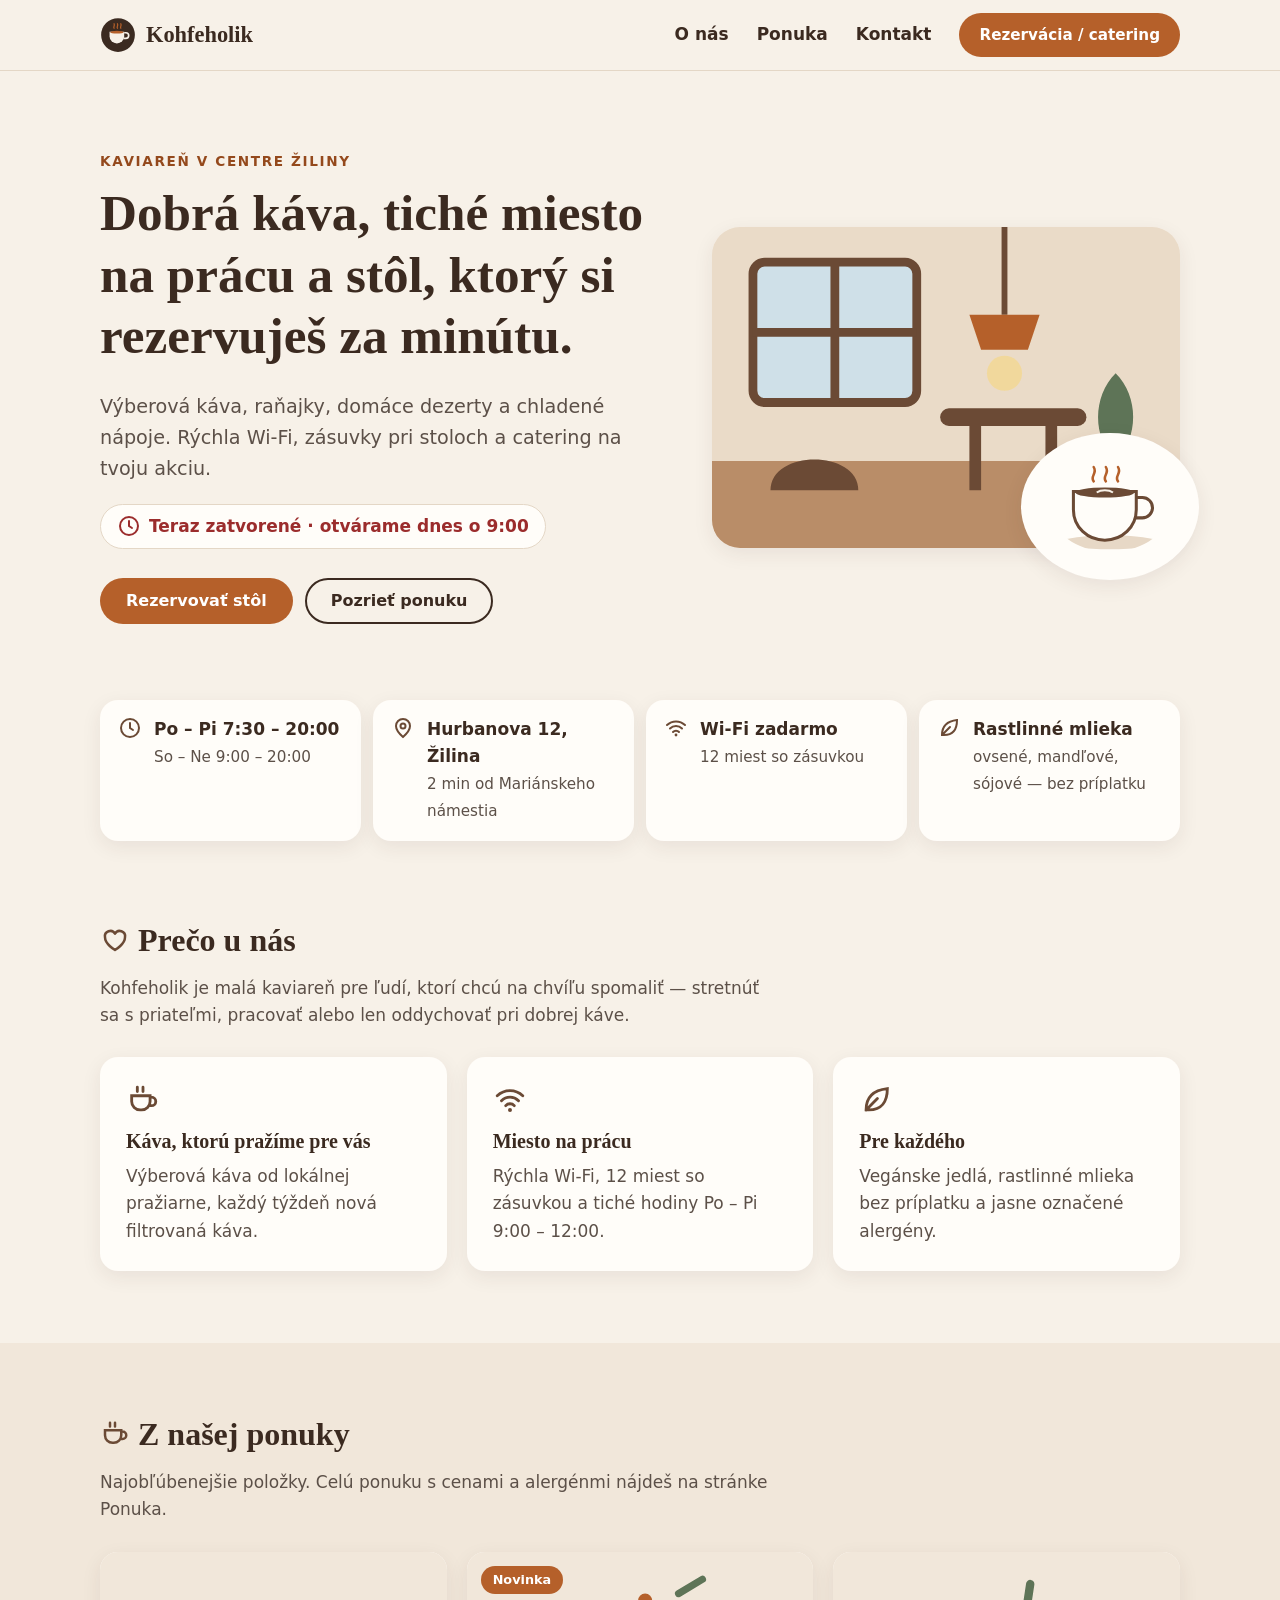
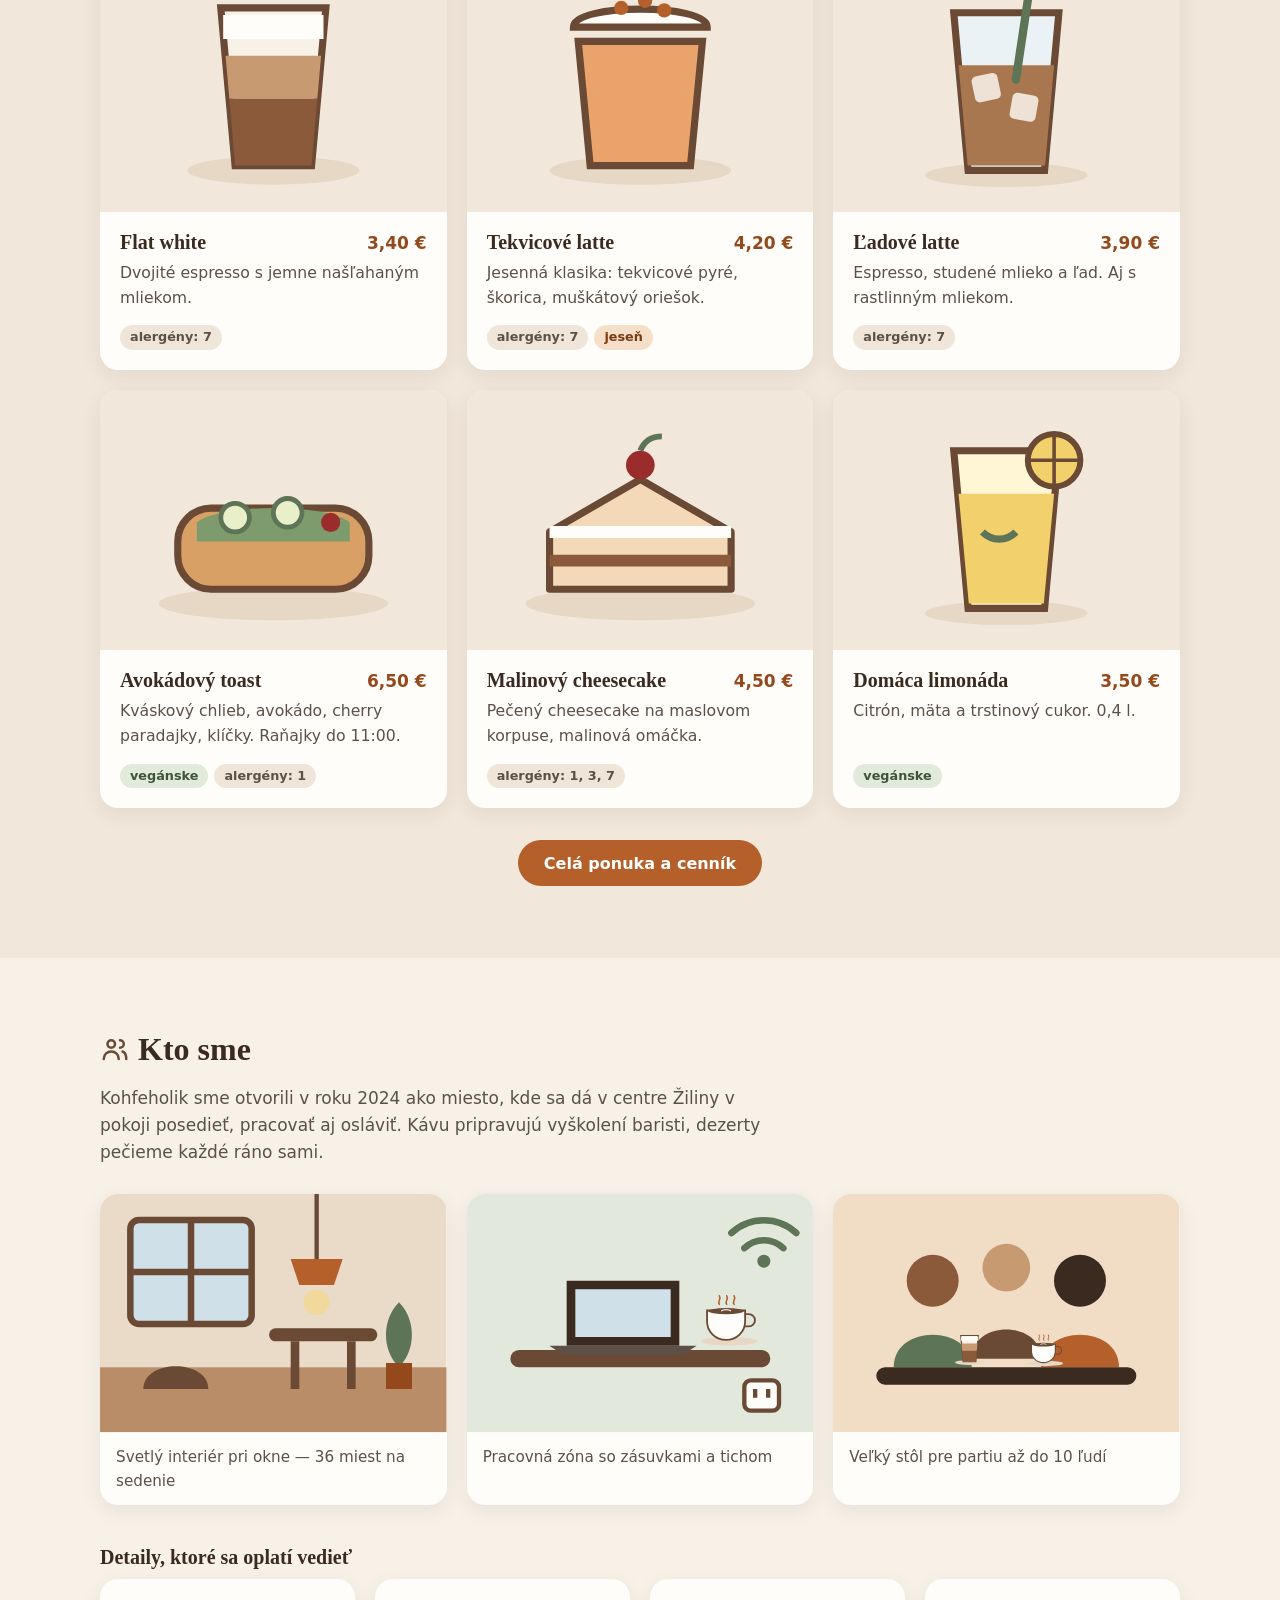
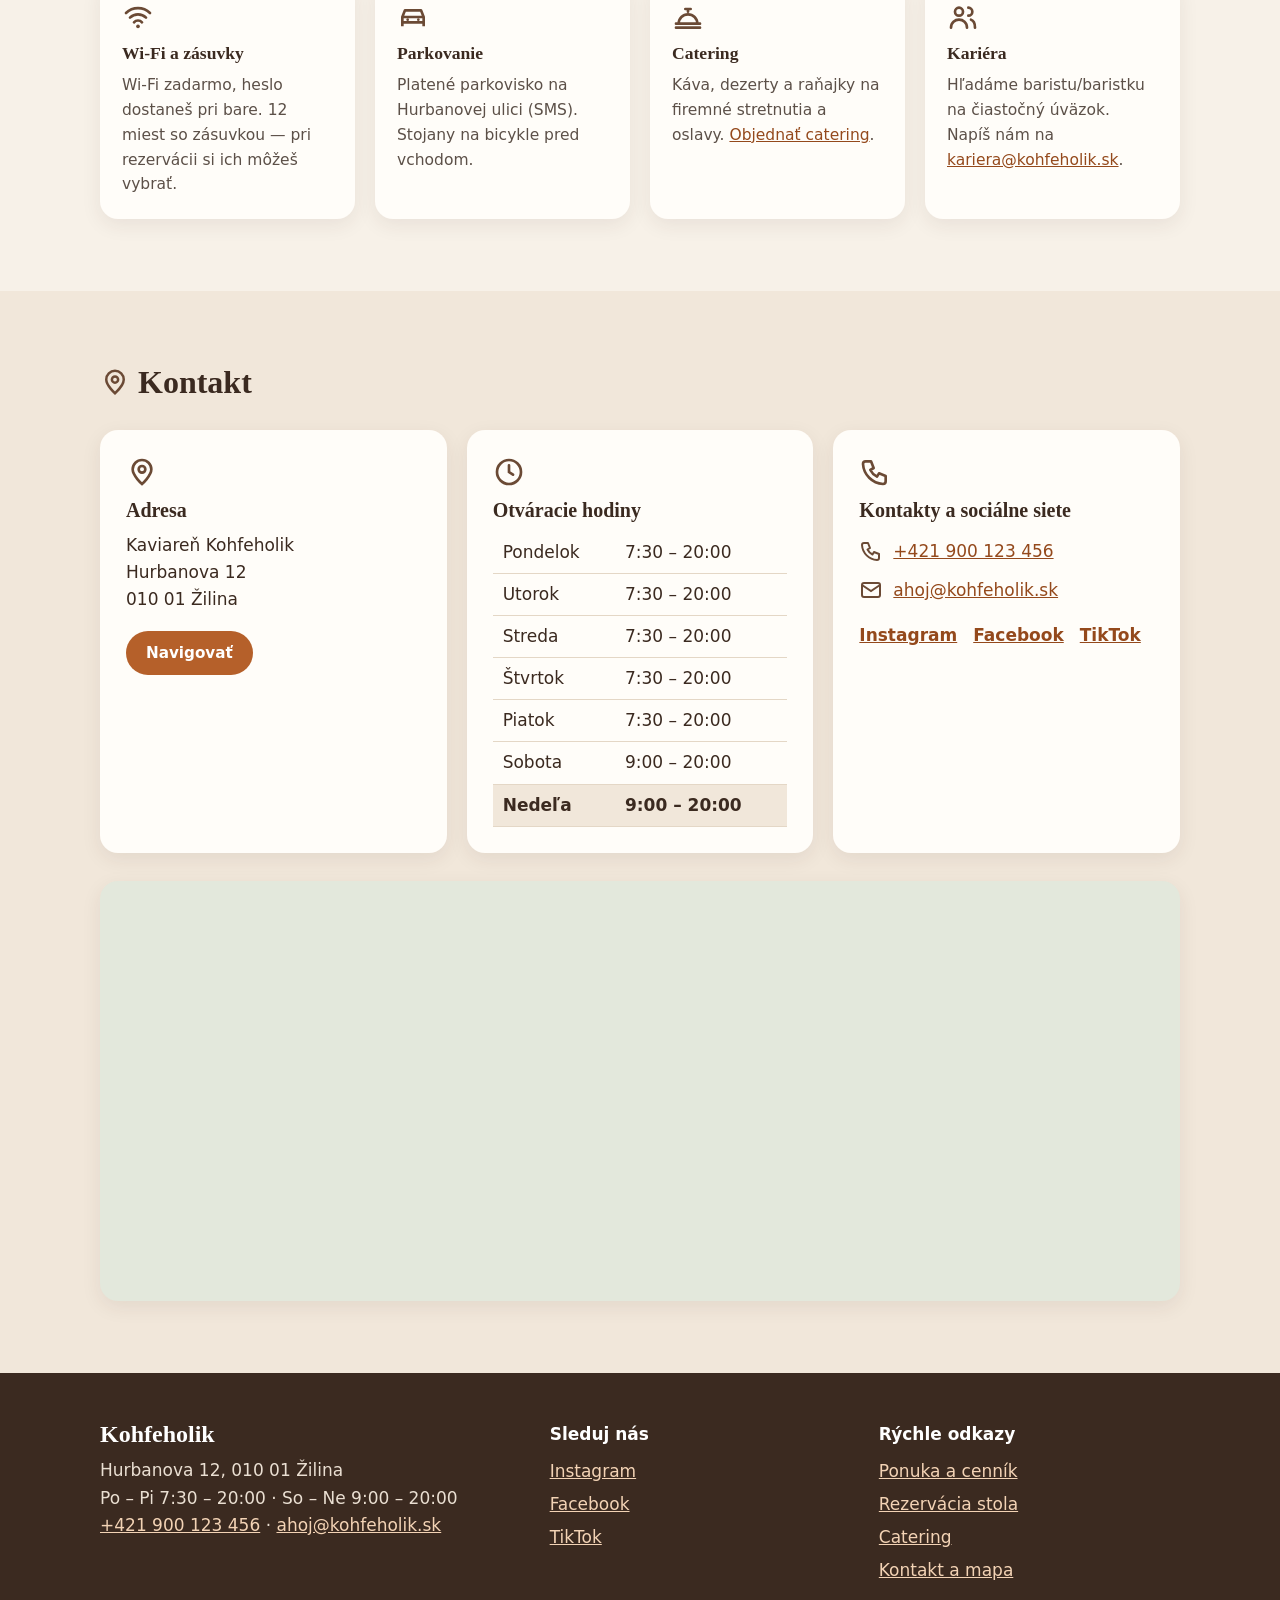
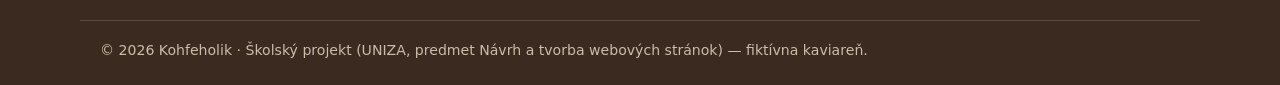
==== index.html @ aa2196b3 "Kohfeholik — prvá verzia webu (MVP)" ====
<!DOCTYPE html>
<html lang="sk">
<head>
  <meta charset="UTF-8">
  <meta name="viewport" content="width=device-width, initial-scale=1">
  <title>Kohfeholik — kaviareň v centre Žiliny</title>
  <meta name="description" content="Kaviareň Kohfeholik v Žiline: výberová káva, raňajky, dezerty, chladené nápoje a catering. Wi-Fi a zásuvky na prácu, online rezervácia stola bez telefonovania.">
  <link rel="icon" href="img/favicon.svg" type="image/svg+xml">
  <link rel="stylesheet" href="styles.css">
</head>
<body>
  <a class="skip-link" href="#obsah">Preskočiť na obsah</a>

  <header class="site-header">
    <div class="container header-inner">
      <a href="index.html" class="logo" aria-label="Kohfeholik — domov">
        <img src="img/favicon.svg" alt="" width="36" height="36">
        <span>Kohfeholik</span>
      </a>
      <button class="nav-toggle" aria-expanded="false" aria-controls="hlavne-menu">
        <span class="nav-toggle-bar" aria-hidden="true"></span>
        <span class="visually-hidden">Otvoriť menu</span>
      </button>
      <nav id="hlavne-menu" class="main-nav" aria-label="Hlavné menu">
        <ul>
          <li><a href="index.html#o-nas">O nás</a></li>
          <li><a href="ponuka.html">Ponuka</a></li>
          <li><a href="index.html#kontakt">Kontakt</a></li>
          <li><a href="rezervacia.html" class="btn btn-primary btn-small">Rezervácia / catering</a></li>
        </ul>
      </nav>
    </div>
  </header>

  <main id="obsah">
    <section class="hero">
      <div class="container hero-inner">
        <div class="hero-text reveal">
          <p class="eyebrow">Kaviareň v centre Žiliny</p>
          <h1>Dobrá káva, tiché miesto na prácu a stôl, ktorý si rezervuješ za minútu.</h1>
          <p class="lead">Výberová káva, raňajky, domáce dezerty a chladené nápoje. Rýchla Wi-Fi, zásuvky pri stoloch a catering na tvoju akciu.</p>
          <p class="open-status" id="open-status" aria-live="polite"><svg class="icon" aria-hidden="true"><use href="img/sprite.svg#ic-clock"/></svg><span>Dnes: 7:30 – 20:00</span></p>
          <div class="hero-actions">
            <a href="rezervacia.html" class="btn btn-primary">Rezervovať stôl</a>
            <a href="ponuka.html" class="btn btn-secondary">Pozrieť ponuku</a>
          </div>
        </div>
        <div class="hero-art reveal" aria-hidden="true">
          <svg viewBox="0 0 160 110" class="hero-illustration"><use href="img/sprite.svg#il-interior"/></svg>
          <svg viewBox="0 0 120 90" class="hero-cup"><use href="img/sprite.svg#il-cup"/></svg>
        </div>
      </div>
    </section>

    <section class="quick-info" aria-label="Rýchle informácie">
      <div class="container quick-grid">
        <div class="quick-item"><svg class="icon" aria-hidden="true"><use href="img/sprite.svg#ic-clock"/></svg><div><strong>Po – Pi 7:30 – 20:00</strong><span>So – Ne 9:00 – 20:00</span></div></div>
        <div class="quick-item"><svg class="icon" aria-hidden="true"><use href="img/sprite.svg#ic-pin"/></svg><div><strong>Hurbanova 12, Žilina</strong><span>2 min od Mariánskeho námestia</span></div></div>
        <div class="quick-item"><svg class="icon" aria-hidden="true"><use href="img/sprite.svg#ic-wifi"/></svg><div><strong>Wi-Fi zadarmo</strong><span>12 miest so zásuvkou</span></div></div>
        <div class="quick-item"><svg class="icon" aria-hidden="true"><use href="img/sprite.svg#ic-leaf"/></svg><div><strong>Rastlinné mlieka</strong><span>ovsené, mandľové, sójové — bez príplatku</span></div></div>
      </div>
    </section>

    <section id="preco" class="section">
      <div class="container">
        <div class="section-head reveal">
          <h2><svg class="icon icon-title" aria-hidden="true"><use href="img/sprite.svg#ic-heart"/></svg>Prečo u nás</h2>
          <p>Kohfeholik je malá kaviareň pre ľudí, ktorí chcú na chvíľu spomaliť — stretnúť sa s priateľmi, pracovať alebo len oddychovať pri dobrej káve.</p>
        </div>
        <ul class="why-grid">
          <li class="card why reveal"><svg class="icon" aria-hidden="true"><use href="img/sprite.svg#ic-cup"/></svg><h3>Káva, ktorú pražíme pre vás</h3><p>Výberová káva od lokálnej pražiarne, každý týždeň nová filtrovaná káva.</p></li>
          <li class="card why reveal"><svg class="icon" aria-hidden="true"><use href="img/sprite.svg#ic-wifi"/></svg><h3>Miesto na prácu</h3><p>Rýchla Wi-Fi, 12 miest so zásuvkou a tiché hodiny Po – Pi 9:00 – 12:00.</p></li>
          <li class="card why reveal"><svg class="icon" aria-hidden="true"><use href="img/sprite.svg#ic-leaf"/></svg><h3>Pre každého</h3><p>Vegánske jedlá, rastlinné mlieka bez príplatku a jasne označené alergény.</p></li>
        </ul>
      </div>
    </section>

    <section id="z-ponuky" class="section section-alt">
      <div class="container">
        <div class="section-head reveal">
          <h2><svg class="icon icon-title" aria-hidden="true"><use href="img/sprite.svg#ic-cup"/></svg>Z našej ponuky</h2>
          <p>Najobľúbenejšie položky. Celú ponuku s cenami a alergénmi nájdeš na stránke Ponuka.</p>
        </div>
        <ul class="menu-grid">
          <li class="card product" data-cat="horuce">
            <svg viewBox="0 0 120 90" class="product-img" role="img" aria-label="Ilustrácia: flat white v pohári"><use href="img/sprite.svg#il-latte"/></svg>
            <div class="product-body">
              <div class="product-top"><h3>Flat white</h3><span class="price">3,40 €</span></div>
              <p>Dvojité espresso s jemne našľahaným mliekom.</p>
              <ul class="tags"><li class="tag">alergény: 7</li></ul>
            </div>
          </li>
          <li class="card product" data-cat="horuce sezonne">
            <span class="badge">Novinka</span>
            <svg viewBox="0 0 120 90" class="product-img" role="img" aria-label="Ilustrácia: tekvicové latte so šľahačkou"><use href="img/sprite.svg#il-seasonal"/></svg>
            <div class="product-body">
              <div class="product-top"><h3>Tekvicové latte</h3><span class="price">4,20 €</span></div>
              <p>Jesenná klasika: tekvicové pyré, škorica, muškátový oriešok.</p>
              <ul class="tags"><li class="tag">alergény: 7</li><li class="tag tag-season">jeseň</li></ul>
            </div>
          </li>
          <li class="card product" data-cat="chladene">
            <svg viewBox="0 0 120 90" class="product-img" role="img" aria-label="Ilustrácia: ľadové latte"><use href="img/sprite.svg#il-iced"/></svg>
            <div class="product-body">
              <div class="product-top"><h3>Ľadové latte</h3><span class="price">3,90 €</span></div>
              <p>Espresso, studené mlieko a ľad. Aj s rastlinným mliekom.</p>
              <ul class="tags"><li class="tag">alergény: 7</li></ul>
            </div>
          </li>
          <li class="card product" data-cat="dezerty veganske">
            <svg viewBox="0 0 120 90" class="product-img" role="img" aria-label="Ilustrácia: avokádový toast"><use href="img/sprite.svg#il-toast"/></svg>
            <div class="product-body">
              <div class="product-top"><h3>Avokádový toast</h3><span class="price">6,50 €</span></div>
              <p>Kváskový chlieb, avokádo, cherry paradajky, klíčky. Raňajky do 11:00.</p>
              <ul class="tags"><li class="tag tag-vegan">vegánske</li><li class="tag">alergény: 1</li></ul>
            </div>
          </li>
          <li class="card product" data-cat="dezerty">
            <svg viewBox="0 0 120 90" class="product-img" role="img" aria-label="Ilustrácia: kúsok cheesecaku s malinou"><use href="img/sprite.svg#il-cake"/></svg>
            <div class="product-body">
              <div class="product-top"><h3>Malinový cheesecake</h3><span class="price">4,50 €</span></div>
              <p>Pečený cheesecake na maslovom korpuse, malinová omáčka.</p>
              <ul class="tags"><li class="tag">alergény: 1, 3, 7</li></ul>
            </div>
          </li>
          <li class="card product" data-cat="chladene veganske">
            <svg viewBox="0 0 120 90" class="product-img" role="img" aria-label="Ilustrácia: domáca citrónová limonáda"><use href="img/sprite.svg#il-lemonade"/></svg>
            <div class="product-body">
              <div class="product-top"><h3>Domáca limonáda</h3><span class="price">3,50 €</span></div>
              <p>Citrón, mäta a trstinový cukor. 0,4 l.</p>
              <ul class="tags"><li class="tag tag-vegan">vegánske</li></ul>
            </div>
          </li>
        </ul>
        <p class="center-cta"><a href="ponuka.html" class="btn btn-primary">Celá ponuka a cenník</a></p>
      </div>
    </section>

    <section id="o-nas" class="section">
      <div class="container">
        <div class="section-head reveal">
          <h2><svg class="icon icon-title" aria-hidden="true"><use href="img/sprite.svg#ic-people"/></svg>Kto sme</h2>
          <p>Kohfeholik sme otvorili v roku 2024 ako miesto, kde sa dá v centre Žiliny v pokoji posedieť, pracovať aj osláviť. Kávu pripravujú vyškolení baristi, dezerty pečieme každé ráno sami.</p>
        </div>
        <div class="gallery" aria-label="Fotogaléria interiéru">
          <figure class="card reveal"><svg viewBox="0 0 160 110" class="" role="img" aria-label="Ilustrácia: interiér kaviarne s oknom a lampou"><use href="img/sprite.svg#il-interior"/></svg><figcaption>Svetlý interiér pri okne — 36 miest na sedenie</figcaption></figure>
          <figure class="card reveal"><svg viewBox="0 0 160 110" class="" role="img" aria-label="Ilustrácia: notebook a káva na stole so zásuvkou"><use href="img/sprite.svg#il-work"/></svg><figcaption>Pracovná zóna so zásuvkami a tichom</figcaption></figure>
          <figure class="card reveal"><svg viewBox="0 0 160 110" class="" role="img" aria-label="Ilustrácia: skupina priateľov pri stole"><use href="img/sprite.svg#il-friends"/></svg><figcaption>Veľký stôl pre partiu až do 10 ľudí</figcaption></figure>
        </div>
        <h3 class="subhead">Detaily, ktoré sa oplatí vedieť</h3>
        <ul class="details-grid">
          <li class="card detail"><svg class="icon" aria-hidden="true"><use href="img/sprite.svg#ic-wifi"/></svg><h4>Wi-Fi a zásuvky</h4><p>Wi-Fi zadarmo, heslo dostaneš pri bare. 12 miest so zásuvkou — pri rezervácii si ich môžeš vybrať.</p></li>
          <li class="card detail"><svg class="icon" aria-hidden="true"><use href="img/sprite.svg#ic-car"/></svg><h4>Parkovanie</h4><p>Platené parkovisko na Hurbanovej ulici (SMS). Stojany na bicykle pred vchodom.</p></li>
          <li class="card detail"><svg class="icon" aria-hidden="true"><use href="img/sprite.svg#ic-catering"/></svg><h4>Catering</h4><p>Káva, dezerty a raňajky na firemné stretnutia a oslavy. <a href="rezervacia.html?sluzba=catering">Objednať catering</a>.</p></li>
          <li class="card detail"><svg class="icon" aria-hidden="true"><use href="img/sprite.svg#ic-people"/></svg><h4>Kariéra</h4><p>Hľadáme baristu/baristku na čiastočný úväzok. Napíš nám na <a href="mailto:kariera@kohfeholik.sk">kariera@kohfeholik.sk</a>.</p></li>
        </ul>
      </div>
    </section>

    <section id="kontakt" class="section section-alt">
      <div class="container">
        <div class="section-head reveal">
          <h2><svg class="icon icon-title" aria-hidden="true"><use href="img/sprite.svg#ic-pin"/></svg>Kontakt</h2>
        </div>
        <div class="contact-cards">
          <div class="card contact-card reveal">
            <svg class="icon" aria-hidden="true"><use href="img/sprite.svg#ic-pin"/></svg><h3>Adresa</h3>
            <address>Kaviareň Kohfeholik<br>Hurbanova 12<br>010 01 Žilina</address>
            <a class="btn btn-primary btn-small" href="https://www.google.com/maps/dir/?api=1&amp;destination=Hurbanova+12,+010+01+%C5%BDilina" target="_blank" rel="noopener">Navigovať</a>
          </div>
          <div class="card contact-card reveal">
            <svg class="icon" aria-hidden="true"><use href="img/sprite.svg#ic-clock"/></svg><h3>Otváracie hodiny</h3>
            <table class="hours" id="hours-table">
              <caption class="visually-hidden">Otváracie hodiny podľa dní</caption>
              <tbody>
                <tr data-day="1"><th scope="row">Pondelok</th><td>7:30 – 20:00</td></tr>
                <tr data-day="2"><th scope="row">Utorok</th><td>7:30 – 20:00</td></tr>
                <tr data-day="3"><th scope="row">Streda</th><td>7:30 – 20:00</td></tr>
                <tr data-day="4"><th scope="row">Štvrtok</th><td>7:30 – 20:00</td></tr>
                <tr data-day="5"><th scope="row">Piatok</th><td>7:30 – 20:00</td></tr>
                <tr data-day="6"><th scope="row">Sobota</th><td>9:00 – 20:00</td></tr>
                <tr data-day="0"><th scope="row">Nedeľa</th><td>9:00 – 20:00</td></tr>
              </tbody>
            </table>
          </div>
          <div class="card contact-card reveal">
            <svg class="icon" aria-hidden="true"><use href="img/sprite.svg#ic-phone"/></svg><h3>Kontakty a sociálne siete</h3>
            <ul class="contact-list">
              <li><svg class="icon" aria-hidden="true"><use href="img/sprite.svg#ic-phone"/></svg><a href="tel:+421900123456">+421 900 123 456</a></li>
              <li><svg class="icon" aria-hidden="true"><use href="img/sprite.svg#ic-mail"/></svg><a href="mailto:ahoj@kohfeholik.sk">ahoj@kohfeholik.sk</a></li>
            </ul>
            <ul class="social-row">
              <li><a href="https://www.instagram.com/" target="_blank" rel="noopener">Instagram</a></li>
              <li><a href="https://www.facebook.com/" target="_blank" rel="noopener">Facebook</a></li>
              <li><a href="https://www.tiktok.com/" target="_blank" rel="noopener">TikTok</a></li>
            </ul>
          </div>
        </div>
        <div class="map-wrap reveal">
          <iframe title="Mapa: Kaviareň Kohfeholik, Hurbanova 12, Žilina" src="https://www.google.com/maps?q=Hurbanova+12,+Žilina&amp;output=embed" loading="lazy" referrerpolicy="no-referrer-when-downgrade"></iframe>
        </div>
      </div>
    </section>
  </main>

  <footer class="site-footer">
    <div class="container footer-grid">
      <div>
        <p class="footer-logo">Kohfeholik</p>
        <p>Hurbanova 12, 010 01 Žilina<br>Po – Pi 7:30 – 20:00 · So – Ne 9:00 – 20:00<br>
        <a href="tel:+421900123456">+421 900 123 456</a> · <a href="mailto:ahoj@kohfeholik.sk">ahoj@kohfeholik.sk</a></p>
      </div>
      <div>
        <p class="footer-title">Sleduj nás</p>
        <ul class="social">
          <li><a href="https://www.instagram.com/" target="_blank" rel="noopener">Instagram</a></li>
          <li><a href="https://www.facebook.com/" target="_blank" rel="noopener">Facebook</a></li>
          <li><a href="https://www.tiktok.com/" target="_blank" rel="noopener">TikTok</a></li>
        </ul>
      </div>
      <div>
        <p class="footer-title">Rýchle odkazy</p>
        <ul class="social">
          <li><a href="ponuka.html">Ponuka a cenník</a></li>
          <li><a href="rezervacia.html">Rezervácia stola</a></li>
          <li><a href="rezervacia.html?sluzba=catering">Catering</a></li>
          <li><a href="index.html#kontakt">Kontakt a mapa</a></li>
        </ul>
      </div>
    </div>
    <p class="container footer-note">© 2026 Kohfeholik · Školský projekt (UNIZA, predmet Návrh a tvorba webových stránok) — fiktívna kaviareň.</p>
  </footer>

  <script src="script.js"></script>
</body>
</html>
---- styles.css ----
/* Kohfeholik — štýly podľa docs/style-guide.md */
:root {
  --espresso: #3B2A20;
  --kava: #6B4A35;
  --karamel: #B5602A;
  --karamel-dark: #94491C;
  --smotana: #F7F1E8;
  --pena: #FFFDF9;
  --salvia: #5E7457;
  --bordo: #9B2C2C;
  --siva: #5C5048;
  --line: #E4D7C6;
  --radius: 18px;
  --shadow: 0 6px 20px rgba(59, 42, 32, .08);
  --serif: Georgia, "Times New Roman", serif;
  --sans: system-ui, -apple-system, "Segoe UI", Roboto, Arial, sans-serif;
}

*, *::before, *::after { box-sizing: border-box; }
html { scroll-behavior: smooth; scroll-padding-top: 84px; }
body {
  margin: 0;
  font-family: var(--sans);
  font-size: 1.0625rem;
  line-height: 1.6;
  color: var(--espresso);
  background: var(--smotana);
}
img, svg { max-width: 100%; display: block; }
a { color: var(--karamel-dark); }
a:hover { color: var(--espresso); }
h1, h2, h3, h4 { font-family: var(--serif); line-height: 1.2; margin: 0 0 .5em; color: var(--espresso); }
h2 { font-size: 2rem; display: flex; align-items: center; gap: .5rem; }
h3 { font-size: 1.25rem; }
h4 { font-size: 1.1rem; }
p { margin: 0 0 1em; }
.sprite { position: absolute; }

:focus-visible { outline: 3px solid var(--karamel); outline-offset: 3px; border-radius: 6px; }

.container { width: 100%; max-width: 1120px; margin: 0 auto; padding: 0 20px; }
.visually-hidden {
  position: absolute !important; width: 1px; height: 1px; overflow: hidden;
  clip: rect(0 0 0 0); white-space: nowrap; border: 0; padding: 0; margin: -1px;
}
.skip-link {
  position: absolute; left: 12px; top: -60px; z-index: 100;
  background: var(--espresso); color: #fff; padding: 10px 16px; border-radius: 8px;
}
.skip-link:focus { top: 12px; color: #fff; }

.icon { width: 24px; height: 24px; flex: none; color: var(--kava); }
.icon-title { width: 30px; height: 30px; }

/* Tlačidlá */
.btn {
  display: inline-flex; align-items: center; justify-content: center;
  min-height: 46px; padding: 10px 24px; border-radius: 999px;
  font: 600 1rem/1.2 var(--sans); text-decoration: none; cursor: pointer;
  border: 2px solid transparent; transition: background .2s, transform .2s, color .2s;
}
.btn-primary { background: var(--karamel); color: #fff; }
.btn-primary:hover { background: var(--karamel-dark); color: #fff; transform: translateY(-2px); }
.btn-secondary { background: transparent; color: var(--espresso); border-color: var(--espresso); }
.btn-secondary:hover { background: var(--espresso); color: #fff; }
.btn-small { min-height: 44px; padding: 8px 18px; font-size: .95rem; }
.btn-wide { width: 100%; }

/* Hlavička */
.site-header {
  position: sticky; top: 0; z-index: 50;
  background: rgba(247, 241, 232, .95); backdrop-filter: blur(6px);
  border-bottom: 1px solid var(--line);
}
.header-inner { display: flex; align-items: center; justify-content: space-between; min-height: 70px; }
.logo { display: flex; align-items: center; gap: 10px; text-decoration: none; color: var(--espresso); font: 700 1.4rem var(--serif); }
.main-nav ul { list-style: none; display: flex; align-items: center; gap: 28px; margin: 0; padding: 0; }
.main-nav a:not(.btn) { color: var(--espresso); text-decoration: none; font-weight: 600; padding: 6px 0; border-bottom: 2px solid transparent; transition: color .2s, border-color .2s; }
.main-nav a:not(.btn):hover { color: var(--karamel-dark); border-color: var(--karamel); }
.nav-toggle { display: none; }

@media (max-width: 760px) {
  .nav-toggle {
    display: flex; align-items: center; justify-content: center;
    width: 48px; height: 48px; border: 0; background: transparent; cursor: pointer; border-radius: 10px;
  }
  .nav-toggle-bar, .nav-toggle-bar::before, .nav-toggle-bar::after {
    display: block; width: 24px; height: 2.5px; background: var(--espresso); border-radius: 2px; position: relative; transition: transform .2s;
  }
  .nav-toggle-bar::before, .nav-toggle-bar::after { content: ""; position: absolute; left: 0; }
  .nav-toggle-bar::before { top: -7px; }
  .nav-toggle-bar::after { top: 7px; }
  .nav-toggle[aria-expanded="true"] .nav-toggle-bar { background: transparent; }
  .nav-toggle[aria-expanded="true"] .nav-toggle-bar::before { transform: translateY(7px) rotate(45deg); }
  .nav-toggle[aria-expanded="true"] .nav-toggle-bar::after { transform: translateY(-7px) rotate(-45deg); }
  .main-nav {
    position: absolute; top: 100%; left: 0; right: 0;
    background: var(--smotana); border-bottom: 1px solid var(--line);
    display: none; padding: 8px 20px 20px;
  }
  .main-nav.is-open { display: block; }
  .main-nav ul { flex-direction: column; align-items: stretch; gap: 4px; }
  .main-nav a:not(.btn) { display: block; padding: 12px 0; }
  .main-nav .btn { width: 100%; margin-top: 8px; }
}

/* Hero */
.hero { padding: 56px 0 40px; }
.hero-inner { display: grid; gap: 40px; align-items: center; }
.eyebrow { text-transform: uppercase; letter-spacing: .12em; font-size: .85rem; font-weight: 700; color: var(--karamel-dark); margin-bottom: .6rem; }
.hero h1 { font-size: clamp(2rem, 5vw, 3.2rem); }
.lead { font-size: 1.2rem; color: var(--siva); max-width: 36em; }
.open-status {
  display: inline-flex; align-items: center; gap: 8px; padding: 8px 16px;
  background: var(--pena); border: 1px solid var(--line); border-radius: 999px; font-weight: 600;
}
.open-status.is-open { color: var(--salvia); }
.open-status.is-open .icon { color: var(--salvia); }
.open-status.is-closed { color: var(--bordo); }
.open-status.is-closed .icon { color: var(--bordo); }
.hero-actions { display: flex; flex-wrap: wrap; gap: 12px; margin-top: 12px; }
.hero-art { position: relative; }
.hero-illustration { width: 100%; border-radius: 28px; box-shadow: var(--shadow); }
.hero-cup {
  position: absolute; width: 38%; right: -4%; bottom: -10%;
  background: var(--pena); border-radius: 50%; padding: 6%; box-shadow: var(--shadow);
}
@media (min-width: 900px) {
  .hero { padding: 80px 0 64px; }
  .hero-inner { grid-template-columns: 1.1fr .9fr; }
}

/* Rýchle info */
.quick-info { padding: 12px 0 8px; }
.quick-grid { display: grid; gap: 12px; grid-template-columns: 1fr; }
.quick-item { display: flex; gap: 12px; align-items: flex-start; background: var(--pena); border-radius: var(--radius); padding: 16px 18px; box-shadow: var(--shadow); }
.quick-item strong { display: block; }
.quick-item span { color: var(--siva); font-size: .95rem; }
@media (min-width: 600px) { .quick-grid { grid-template-columns: 1fr 1fr; } }
@media (min-width: 1000px) { .quick-grid { grid-template-columns: repeat(4, 1fr); } }

/* Sekcie */
.section { padding: 72px 0; }
.section-alt { background: #F1E7DA; }
.section-head { max-width: 680px; margin-bottom: 28px; }
.section-head p { color: var(--siva); }
.subhead { margin-top: 40px; }

.card { background: var(--pena); border-radius: var(--radius); box-shadow: var(--shadow); }

/* Menu */
.filters { display: flex; flex-wrap: wrap; gap: 10px; margin-bottom: 24px; }
.filter {
  min-height: 44px; padding: 8px 18px; border-radius: 999px;
  border: 2px solid var(--line); background: var(--pena); color: var(--espresso);
  font: 600 .95rem var(--sans); cursor: pointer; transition: all .2s;
}
.filter:hover { border-color: var(--karamel); }
.filter.is-active { background: var(--espresso); border-color: var(--espresso); color: #fff; }

.menu-grid { list-style: none; padding: 0; margin: 0; display: grid; gap: 20px; grid-template-columns: 1fr; }
@media (min-width: 700px) { .menu-grid { grid-template-columns: 1fr 1fr; } }
@media (min-width: 1000px) { .menu-grid { grid-template-columns: repeat(3, 1fr); } }
.product { position: relative; overflow: hidden; display: flex; flex-direction: column; transition: transform .2s, box-shadow .2s; }
.product:hover { transform: translateY(-4px); box-shadow: 0 12px 28px rgba(59, 42, 32, .14); }
.product.is-hidden { display: none; }
.product-img { width: 100%; aspect-ratio: 4 / 3; background: #F1E7DA; padding: 18px 30px; }
.product-body { padding: 18px 20px 20px; display: flex; flex-direction: column; flex: 1; }
.product-body p { color: var(--siva); font-size: .98rem; flex: 1; }
.product-top { display: flex; justify-content: space-between; gap: 12px; align-items: baseline; }
.product-top h3 { margin: 0 0 .3em; }
.price { font-weight: 700; color: var(--karamel-dark); white-space: nowrap; }
.badge { position: absolute; top: 14px; left: 14px; background: var(--karamel); color: #fff; font-size: .8rem; font-weight: 700; padding: 4px 12px; border-radius: 999px; }
.tags { list-style: none; padding: 0; margin: 0; display: flex; flex-wrap: wrap; gap: 6px; }
.tag { font-size: .8rem; padding: 2px 10px; border-radius: 999px; background: #EFE5D8; color: var(--siva); font-weight: 600; }
.tag-vegan { background: #E1EADB; color: #3F5539; }
.tag-season { background: #F6DFC8; color: #7A3A12; }
.allergens { margin-top: 24px; background: var(--pena); border-radius: 12px; padding: 14px 18px; border: 1px solid var(--line); }
.allergens summary { cursor: pointer; font-weight: 700; }
.allergens p { margin: .6em 0 0; color: var(--siva); }

/* O nás */
.gallery { display: grid; gap: 20px; grid-template-columns: 1fr; }
@media (min-width: 700px) { .gallery { grid-template-columns: repeat(3, 1fr); } }
.gallery figure { margin: 0; overflow: hidden; }
.gallery svg { width: 100%; aspect-ratio: 16 / 11; }
.gallery figcaption { padding: 12px 16px; font-size: .95rem; color: var(--siva); }
.details-grid { list-style: none; padding: 0; margin: 0; display: grid; gap: 20px; grid-template-columns: 1fr; }
@media (min-width: 700px) { .details-grid { grid-template-columns: 1fr 1fr; } }
@media (min-width: 1000px) { .details-grid { grid-template-columns: repeat(4, 1fr); } }
.detail { padding: 22px; }
.detail .icon { width: 32px; height: 32px; margin-bottom: 10px; }
.detail p { color: var(--siva); font-size: .97rem; margin: 0; }

/* Kontakt */
.contact-grid { display: grid; gap: 36px; }
@media (min-width: 900px) { .contact-grid { grid-template-columns: 1fr 1.1fr; align-items: start; } }
address { font-style: normal; margin-bottom: 12px; }
.contact-list { list-style: none; padding: 0; margin: 0 0 8px; }
.contact-list li { display: flex; align-items: center; gap: 10px; padding: 6px 0; }
.hours { border-collapse: collapse; width: 100%; max-width: 380px; margin-bottom: 20px; }
.hours th, .hours td { text-align: left; padding: 7px 10px; border-bottom: 1px solid var(--line); font-weight: 400; }
.hours tr.is-today { background: #F1E7DA; font-weight: 700; }
.hours tr.is-today th, .hours tr.is-today td { font-weight: 700; }
.map-wrap { border-radius: var(--radius); overflow: hidden; box-shadow: var(--shadow); background: #E3E8DC; min-height: 340px; }
.map-wrap iframe { width: 100%; height: 100%; min-height: 420px; border: 0; display: block; }

/* Pätička */
.site-footer { background: var(--espresso); color: #EADFD2; padding: 48px 0 24px; }
.site-footer a { color: #F3D3B5; }
.site-footer a:hover { color: #fff; }
.footer-grid { display: grid; gap: 28px; grid-template-columns: 1fr; }
@media (min-width: 700px) { .footer-grid { grid-template-columns: 1.4fr 1fr 1fr; } }
.footer-logo { font: 700 1.5rem var(--serif); color: #fff; margin-bottom: .4em; }
.footer-title { font-weight: 700; color: #fff; margin-bottom: .4em; }
.social { list-style: none; padding: 0; margin: 0; }
.social li { padding: 3px 0; }
.footer-note { margin-top: 32px; padding-top: 18px; border-top: 1px solid rgba(255,255,255,.15); font-size: .88rem; color: #CBBBA9; }

/* Rezervácia */
.reservation-layout { display: grid; gap: 32px; }
@media (min-width: 950px) { .reservation-layout { grid-template-columns: .8fr 1.2fr; align-items: start; } }
.reservation-intro h1 { font-size: clamp(2rem, 4vw, 2.8rem); }
.intro-list { padding-left: 1.2em; color: var(--siva); }
.intro-list li { margin-bottom: 6px; }
.repeat-box { padding: 18px 20px; margin-top: 20px; border-left: 4px solid var(--karamel); }
.repeat-box p { margin-bottom: .8em; }
.form-card { padding: 28px 24px; }
@media (min-width: 600px) { .form-card { padding: 34px; } }
fieldset { border: 0; padding: 0; margin: 0 0 22px; }
legend { font: 700 1.15rem var(--serif); margin-bottom: 12px; padding: 0; }
.form-row { display: grid; gap: 0 16px; grid-template-columns: 1fr; }
@media (min-width: 600px) { .form-row { grid-template-columns: repeat(3, 1fr); } }
.field { margin-bottom: 14px; }
label, .label { display: block; font-weight: 600; margin-bottom: 6px; font-size: .97rem; }
.req { color: var(--bordo); }
input[type="text"], input[type="email"], input[type="tel"], input[type="date"], input[type="number"], select, textarea {
  width: 100%; min-height: 46px; padding: 10px 12px; font: inherit; color: var(--espresso);
  background: #fff; border: 2px solid #CDBBA6; border-radius: 10px;
}
input:focus, select:focus, textarea:focus { border-color: var(--karamel); outline: none; box-shadow: 0 0 0 3px rgba(181, 96, 42, .25); }
input[aria-invalid="true"], select[aria-invalid="true"] { border-color: var(--bordo); }
.hint { font-size: .85rem; color: var(--siva); margin: 4px 0 0; }
.error { font-size: .88rem; color: var(--bordo); font-weight: 600; margin: 4px 0 0; min-height: 0; }
.error:empty { display: none; }
.choice-group { display: flex; flex-wrap: wrap; gap: 10px; }
.choice {
  display: inline-flex; align-items: center; gap: 8px; margin: 0;
  padding: 10px 14px; min-height: 44px; border: 2px solid var(--line); border-radius: 999px; background: #fff; cursor: pointer; font-weight: 500;
}
.choice:has(input:checked) { border-color: var(--karamel); background: #FBEFE4; }
.choice input { accent-color: var(--karamel); width: 18px; height: 18px; }
.form-note { font-size: .88rem; color: var(--siva); }
.confirmation { text-align: center; padding: 10px 0; }
.confirmation:focus { outline: none; }
.check {
  width: 72px; height: 72px; margin: 0 auto 16px; border-radius: 50%;
  background: var(--salvia); color: #fff; font-size: 2.4rem; line-height: 72px; font-weight: 700;
}
.summary { display: grid; grid-template-columns: auto 1fr; gap: 6px 16px; text-align: left; max-width: 420px; margin: 20px auto; background: #F7F1E8; padding: 16px 20px; border-radius: 12px; }
.summary dt { font-weight: 700; }
.summary dd { margin: 0; }
.confirmation .hero-actions { justify-content: center; }

/* Animácie */
.reveal { opacity: 0; transform: translateY(18px); transition: opacity .6s ease, transform .6s ease; }
.reveal.is-visible { opacity: 1; transform: none; }
@media (prefers-reduced-motion: reduce) {
  html { scroll-behavior: auto; }
  .reveal { opacity: 1; transform: none; transition: none; }
  .btn, .product { transition: none; }
}
.no-js .reveal { opacity: 1; transform: none; }

/* --- Doplnené podľa papierového prototypu --- */
.page-top { padding-top: 48px; }
.page-top h1 { font-size: clamp(2.2rem, 5vw, 3.2rem); }
.why-grid { list-style: none; padding: 0; margin: 0; display: grid; gap: 20px; grid-template-columns: 1fr; }
@media (min-width: 800px) { .why-grid { grid-template-columns: repeat(3, 1fr); } }
.why { padding: 26px; }
.why .icon { width: 34px; height: 34px; margin-bottom: 12px; }
.why p { color: var(--siva); margin: 0; }
.center-cta { text-align: center; margin: 32px 0 0; }
.menu-group { margin-top: 44px; }
.menu-group.is-hidden { display: none; }
.group-title { font-size: 1.7rem; margin-bottom: 18px; }
@media (min-width: 1000px) { .menu-grid-4 { grid-template-columns: repeat(4, 1fr); } }
#horuce .product-img { width: 62%; aspect-ratio: 1; margin: 18px auto 0; border-radius: 50%; padding: 22px; }
#horuce .product { background: var(--pena); }
.cta-band { margin-top: 40px; padding: 28px; display: flex; flex-wrap: wrap; gap: 16px 32px; align-items: center; justify-content: space-between; background: var(--espresso); color: #F7F1E8; }
.cta-band h2 { color: #fff; font-size: 1.6rem; margin-bottom: .2em; }
.cta-band p { color: #E3D3C2; margin: 0; }
.contact-cards { display: grid; gap: 20px; grid-template-columns: 1fr; margin-bottom: 28px; }
@media (min-width: 900px) { .contact-cards { grid-template-columns: repeat(3, 1fr); } }
.contact-card { padding: 26px; }
.contact-card > .icon { width: 32px; height: 32px; margin-bottom: 10px; }
.contact-card .hours { margin-bottom: 0; }
.contact-card .btn { margin-top: 6px; }
.social-row { list-style: none; padding: 0; margin: 12px 0 0; display: flex; flex-wrap: wrap; gap: 8px 16px; }
.social-row a { font-weight: 600; }
@media (min-width: 600px) { .form-row-2 { grid-template-columns: 1fr 1fr; } }
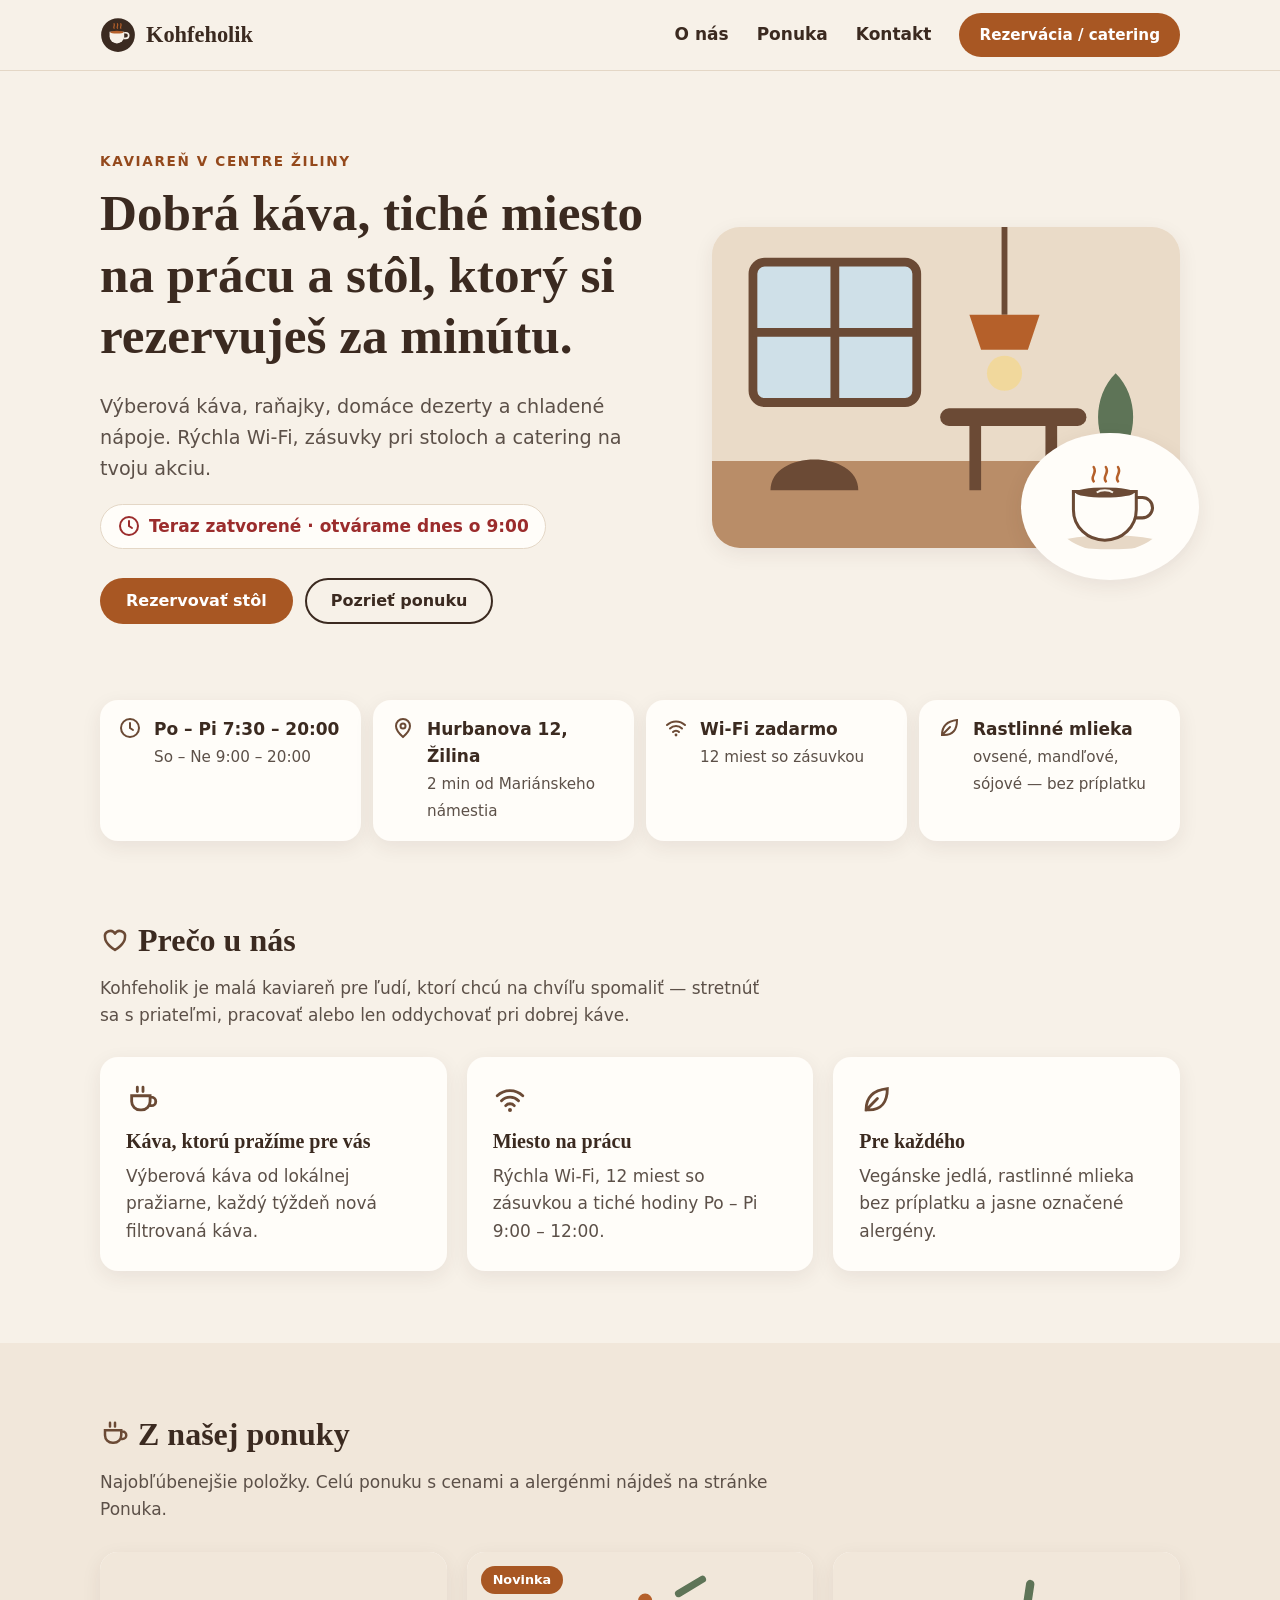
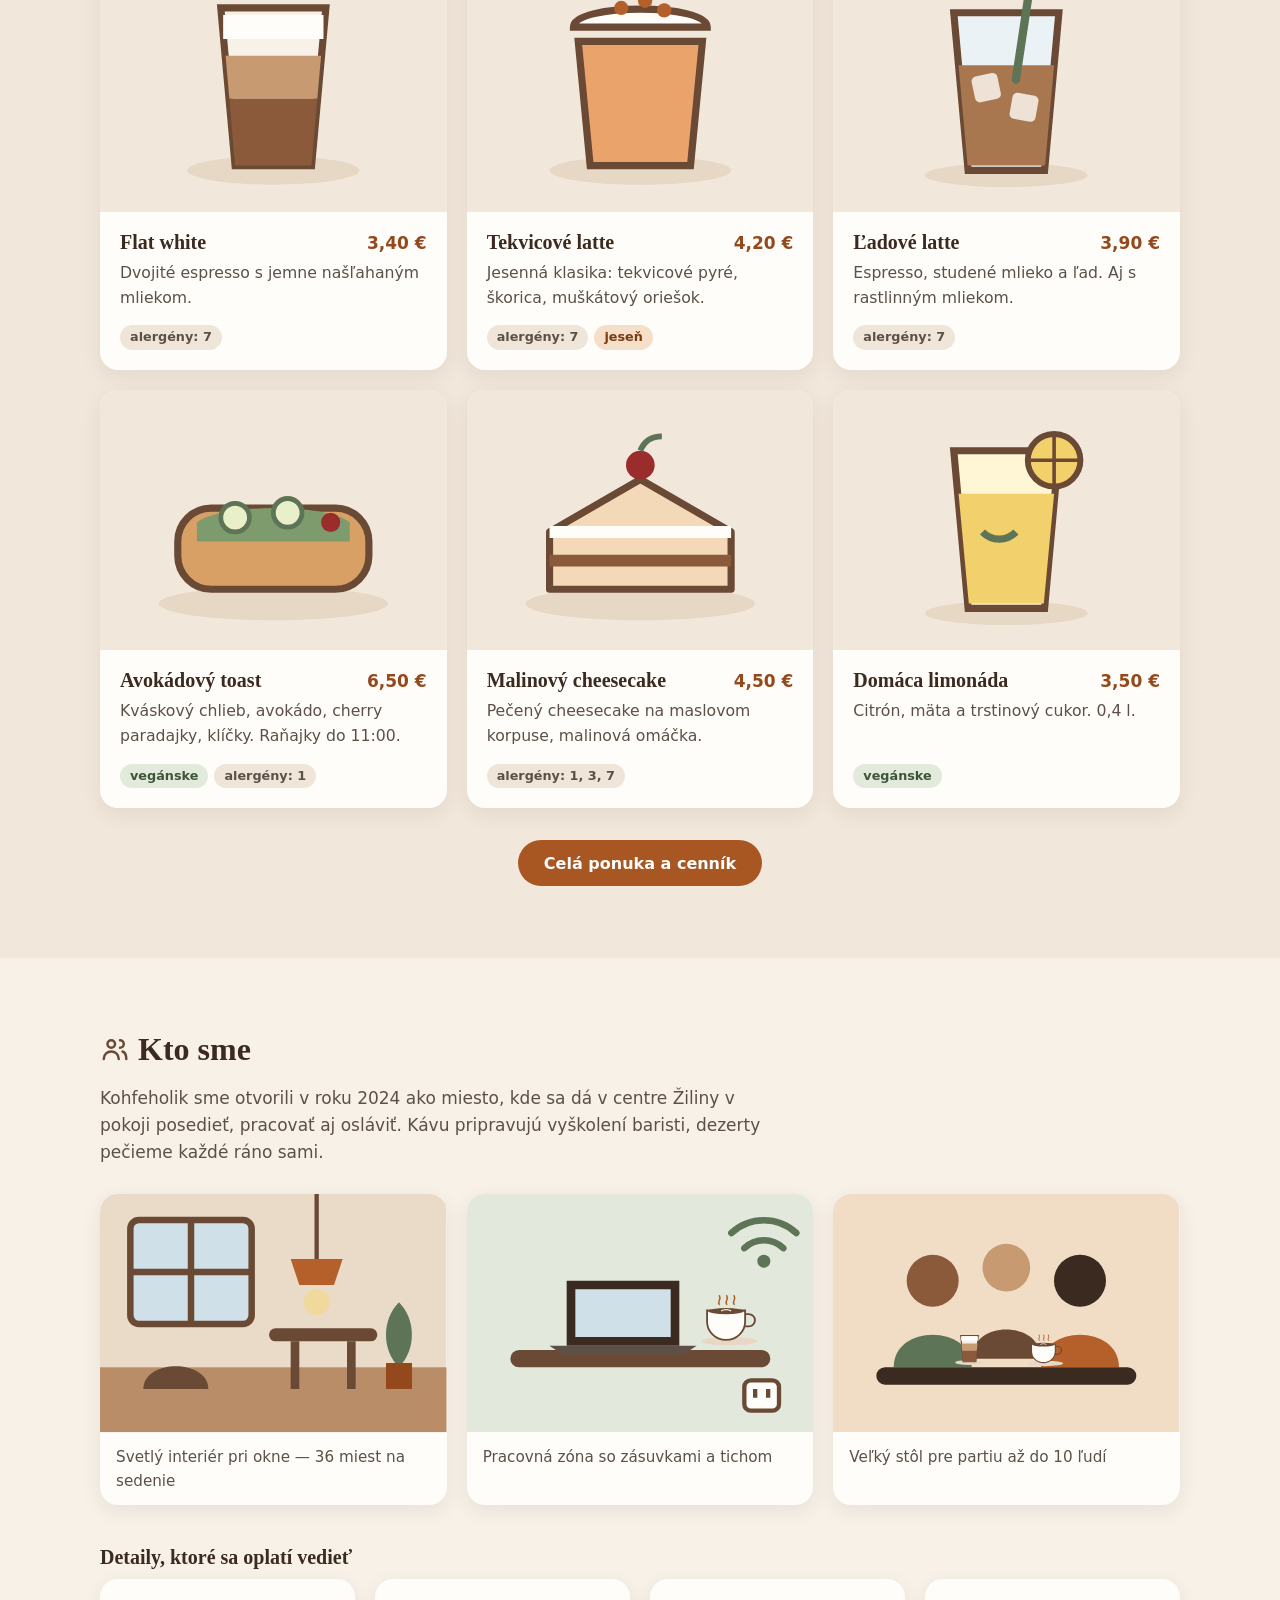
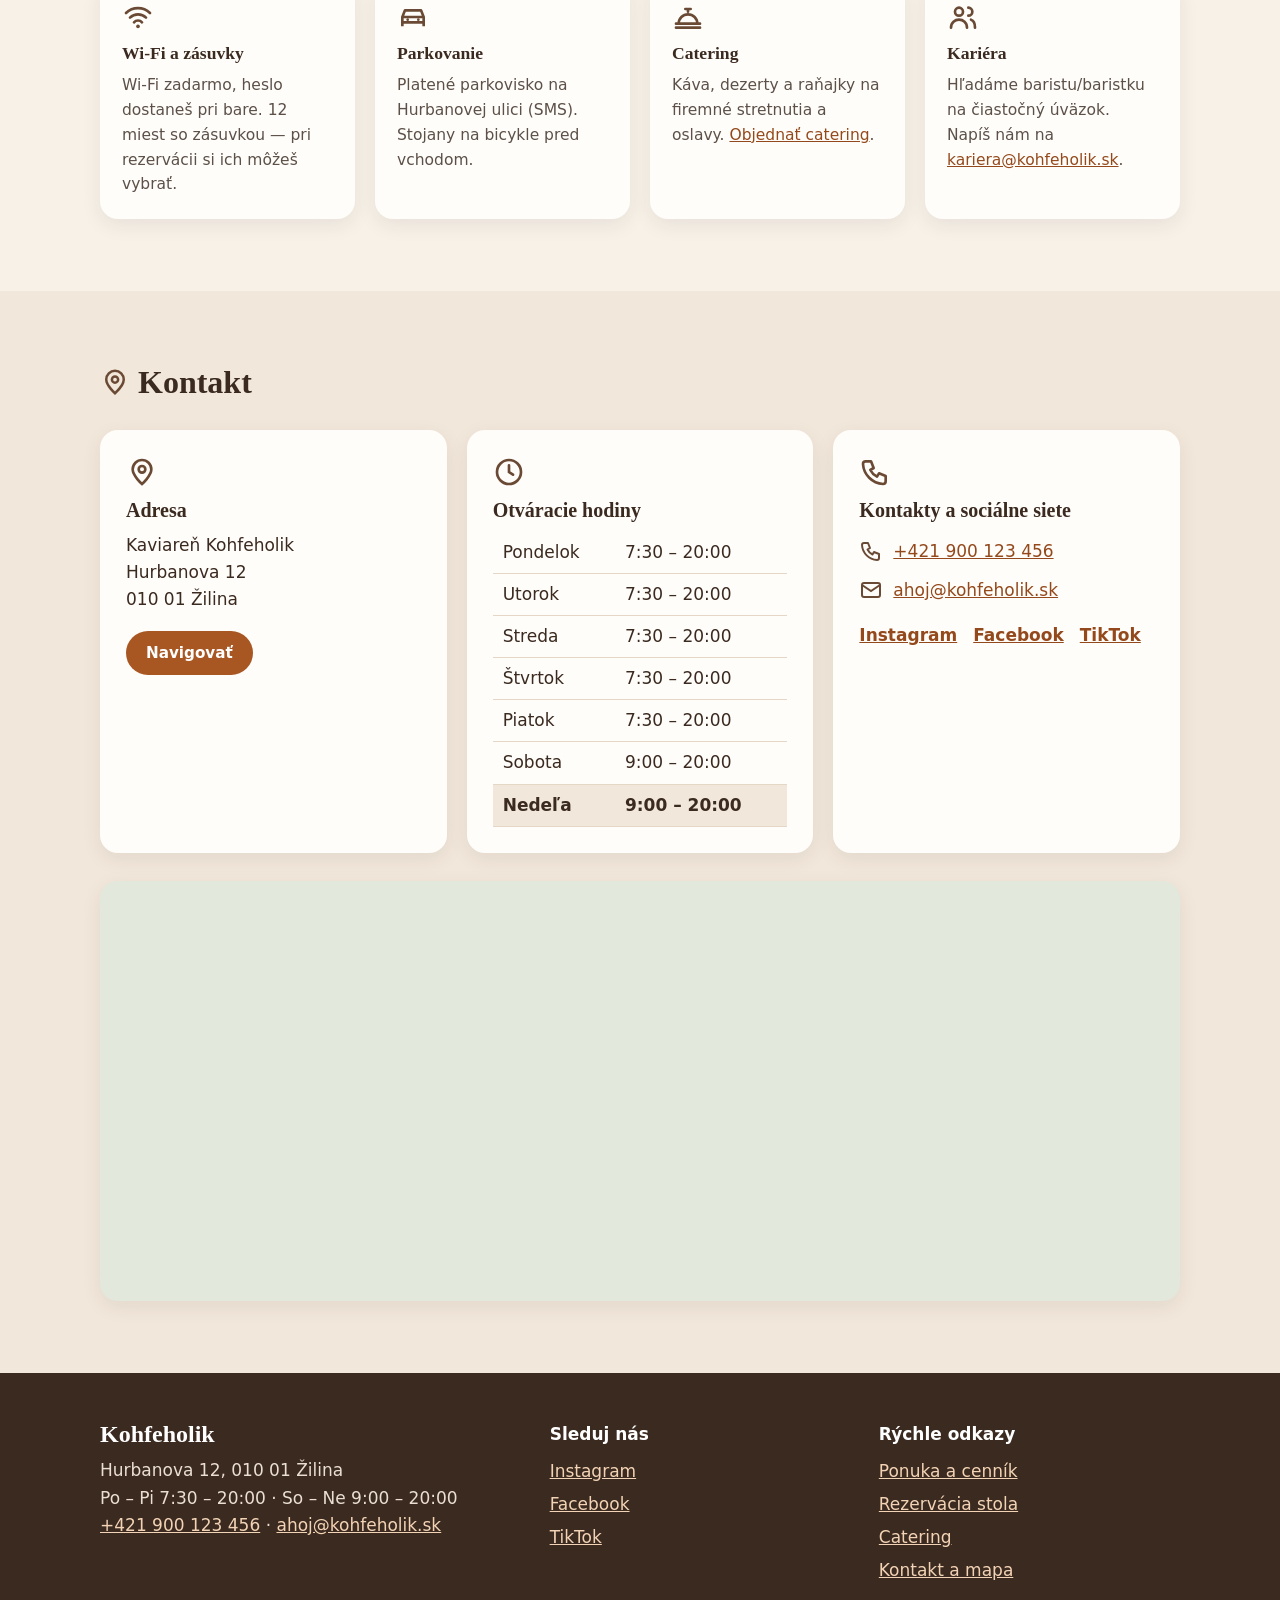
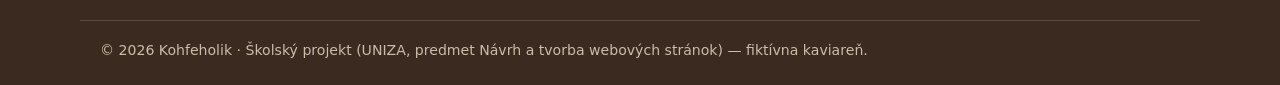
==== commit 258186b1: "Prístupnosť: kontrast, fokus, zoom 200 %; MagicPath prototyp" ====
--- a/index.html
+++ b/index.html
@@ -142,7 +142,7 @@
           <h2><svg class="icon icon-title" aria-hidden="true"><use href="img/sprite.svg#ic-people"/></svg>Kto sme</h2>
           <p>Kohfeholik sme otvorili v roku 2024 ako miesto, kde sa dá v centre Žiliny v pokoji posedieť, pracovať aj osláviť. Kávu pripravujú vyškolení baristi, dezerty pečieme každé ráno sami.</p>
         </div>
-        <div class="gallery" aria-label="Fotogaléria interiéru">
+        <div class="gallery" role="group" aria-label="Fotogaléria interiéru">
           <figure class="card reveal"><svg viewBox="0 0 160 110" class="" role="img" aria-label="Ilustrácia: interiér kaviarne s oknom a lampou"><use href="img/sprite.svg#il-interior"/></svg><figcaption>Svetlý interiér pri okne — 36 miest na sedenie</figcaption></figure>
           <figure class="card reveal"><svg viewBox="0 0 160 110" class="" role="img" aria-label="Ilustrácia: notebook a káva na stole so zásuvkou"><use href="img/sprite.svg#il-work"/></svg><figcaption>Pracovná zóna so zásuvkami a tichom</figcaption></figure>
           <figure class="card reveal"><svg viewBox="0 0 160 110" class="" role="img" aria-label="Ilustrácia: skupina priateľov pri stole"><use href="img/sprite.svg#il-friends"/></svg><figcaption>Veľký stôl pre partiu až do 10 ľudí</figcaption></figure>
--- a/styles.css
+++ b/styles.css
@@ -2,7 +2,7 @@
 :root {
   --espresso: #3B2A20;
   --kava: #6B4A35;
-  --karamel: #B5602A;
+  --karamel: #A85723;
   --karamel-dark: #94491C;
   --smotana: #F7F1E8;
   --pena: #FFFDF9;
@@ -238,7 +238,7 @@
   width: 100%; min-height: 46px; padding: 10px 12px; font: inherit; color: var(--espresso);
   background: #fff; border: 2px solid #CDBBA6; border-radius: 10px;
 }
-input:focus, select:focus, textarea:focus { border-color: var(--karamel); outline: none; box-shadow: 0 0 0 3px rgba(181, 96, 42, .25); }
+input:focus, select:focus, textarea:focus { border-color: var(--karamel); outline: none; box-shadow: 0 0 0 3px rgba(168, 87, 35, .35); }
 input[aria-invalid="true"], select[aria-invalid="true"] { border-color: var(--bordo); }
 .hint { font-size: .85rem; color: var(--siva); margin: 4px 0 0; }
 .error { font-size: .88rem; color: var(--bordo); font-weight: 600; margin: 4px 0 0; min-height: 0; }
@@ -299,3 +299,8 @@
 .social-row { list-style: none; padding: 0; margin: 12px 0 0; display: flex; flex-wrap: wrap; gap: 8px 16px; }
 .social-row a { font-weight: 600; }
 @media (min-width: 600px) { .form-row-2 { grid-template-columns: 1fr 1fr; } }
+
+/* Prístupnosť: viditeľný fokus aj na mape a dátume, nič nepreteká pri zoome 200 % */
+.hero { overflow-x: clip; }
+.map-wrap:focus-within, .map-wrap.is-focused { outline: 3px solid var(--karamel); outline-offset: 3px; }
+input[type="date"]:focus-within { border-color: var(--karamel); box-shadow: 0 0 0 3px rgba(168, 87, 35, .35); outline: none; }
